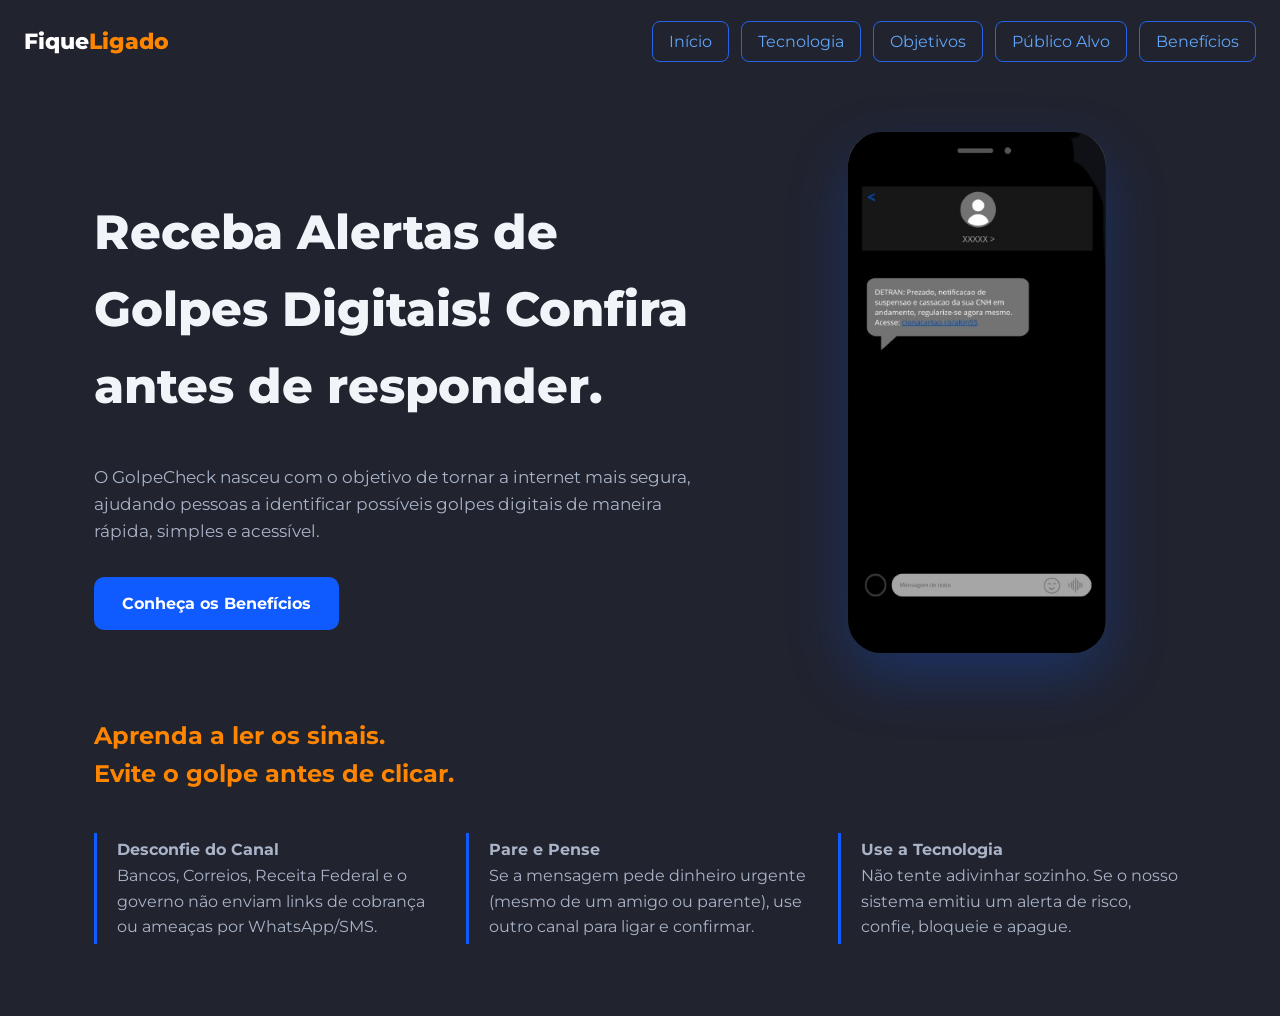
==== index.html @ 54f12299 "refactor: arrumando a navbar e trocando o nome do site" ====
<!DOCTYPE html>
<html lang="pt-br">
<head>
    <meta charset="UTF-8">
    <meta name="viewport" content="width=device-width, initial-scale=1.0">
    <title>GolpeCheck</title>
    <link rel="shortcut icon" href="" type="image/x-icon">
    <link rel="preconnect" href="https://fonts.googleapis.com">
    <link rel="preconnect" href="https://fonts.gstatic.com" crossorigin>
    <link href="https://fonts.googleapis.com/css2?family=Montserrat:ital,wght@0,100..900;1,100..900&display=swap" rel="stylesheet">
    <link rel="stylesheet" href="src/css/style.css">
</head>
<body>
    <header class="topo">
        <a class="nomeSite" href="index.html">Fique<span>Ligado</span></a>
        <nav>
          <ul class = "nav-links">
              <li><a href="index.html">Início</a></li>
              <li><a href="src/pages/tecnologia.html">Tecnologia</a></li>
              <li><a href="src/pages/objetivos.html">Objetivos</a></li>
              <li><a href="src/pages/publicoAlvo.html">Público Alvo</a></li>
              <li><a href="src/pages/beneficios.html">Benefícios</a></li>
          </ul>
        </nav>
    </header>

    <main>
        <section class="content">
                <div class="texto-container">
                    <h1>Receba Alertas de Golpes Digitais! Confira antes de responder.</h1>
                        <p>
                        O GolpeCheck nasceu com o objetivo de tornar a internet mais segura, ajudando pessoas a identificar possíveis golpes digitais de maneira rápida, simples e acessível.
                        </p>
                    <div class="botao-container">
                        <a class="botao" href="src/pages/beneficios.html">Conheça os Benefícios</a>
                    </div>
                </div>
                <img class="phone" src="src/img/celular.png" alt="Celular">
            </section>
            <section class="sinais">
                <h2>Aprenda a ler os sinais. <br> Evite o golpe antes de clicar.</h2>
                    <ul class="educacao">
                        <li class="spaceLi"><strong>Desconfie do Canal</strong><br>
                            Bancos, Correios, Receita Federal e o governo não enviam links de cobrança ou ameaças por WhatsApp/SMS.</li>
                        <li class="spaceLi"><strong>Pare e Pense</strong> <br>
                            Se a mensagem pede dinheiro urgente (mesmo de um amigo ou parente), use outro canal para ligar e confirmar.</li>
                        <li class="spaceLi"><strong>Use a Tecnologia</strong> <br>
                            Não tente adivinhar sozinho. Se o nosso sistema emitiu um alerta de risco, confie, bloqueie e apague.</li>
                    </ul>
            </section>
        </main>
        <script src="src/js/script.js" defer></script>
    </body>
</html>
---- src/css/style.css ----
:root {
    --fundo: #21232E;
    --corPrincipal: #105BFF;
    --corDestaque: #FE8500;
    --corTextoParagrafo: #F1F5F9;
    --corTitulo: #FFFFFF;
    --corSecundaria: #AAB4C8;
    --corComplementar: #727C91;
}

/* Conteúdo principal */

.content {
    max-width: var(--largura);
    margin: auto 70px;
    padding: 72px 24px 20px 24px;
    display: grid;
    grid-template-columns: 1.2fr 0.8fr;
    align-items: center;
    gap: 48px;
}

.content h1 {
    font-size: 3em;
    font-weight: 800;
}

.content p {
    margin-top: 24px;
    font-size: 1.05rem;
    color: var(--corSecundaria);
}

/* Header */

.topo {
    max-width: var(--largura);
    margin: 0 auto;
    padding: 24px 24px 0;
    display: flex;
    flex-wrap: wrap;
    align-items: center;
    justify-content: space-between;
    gap: 16px;
}

.nomeSite {
    color: var(--corTitulo);
    font-weight: 800;
    font-size: 1.4rem;
    text-decoration: none;
}

.nomeSite span {
    color: var(--corDestaque);
}

.nav-links {
    display: flex;
    list-style: none;
    gap: 12px;
    flex-wrap: wrap;
    margin: 0;
    padding: 0;
}

.nav-links a {
    color: #60A5FA;
    text-decoration: none;
    padding: 10px 16px;
    font-size: 1rem;
    border: 1px solid #2563EB;
    border-radius: 8px;
    transition: all 0.3s ease;
}

.nav-links a:hover {
    background-color: #2563EB;
    color: #FFFFFF;
    box-shadow: 0 0 10px rgba(37, 99, 235, 0.4);
}

/* Fim do Header */

body {
    font-family: 'Montserrat', sans-serif;
    margin: 0;
    padding: 0;
    background-color: var(--fundo);
    color: var(--corTextoParagrafo);
    line-height: 1.6;
}

.botao-container {
    display: flex;
    flex-wrap: wrap;
    align-items: center;
    gap: 24px;
    margin-top: 32px;
}

.botao {
    background: var(--corPrincipal);
    color: #FFFFFF;
    font-weight: 700;
    text-decoration: none;
    padding: 14px 28px;
    border-radius: 10px;
    transition: background-color 0.2s ease;
}

.botao:hover {
    background-color: var(--corDestaque);
}

.phone {
    width: 100%;
    max-width: 258px;
    height: auto;
    justify-self: center;
    border-radius: 33px;
    box-shadow: 0 24px 60px rgba(16, 91, 255, 0.25);
}

/* Sinais */

section.sinais {
    margin: auto 70px;
}

.sinais {
    max-width: var(--largura);
    margin: 0 auto;
    padding: 24px 24px 72px;
}

.sinais h2 {
    color: var(--corDestaque);
    font-size: 1.5rem;
}

.alerta {
    display: flex;
    flex-direction: row;
    margin: auto 50px;
}

.educacao {
    list-style: none;
    margin: 40px 0 0;
    padding: 0;
    display: grid;
    grid-template-columns: repeat(3, 1fr);
    gap: 24px;
}

.educacao li {
    padding: 4px 0 4px 20px;
    border-left: 3px solid var(--corPrincipal);
    color: var(--corSecundaria);
}

.spaceLi {
    padding-bottom: 15px;
}

/* Público-Alvo */

.persona-layout {
    display: grid;
    grid-template-columns: minmax(0, 750px) minmax(0, 480px);
    align-items: center;
    justify-content: start;
    column-gap: 250px;
    margin: 60px 50px 0;
}

.persona-intro {
    margin-left: 100px;
}

.titulo {
    font-size: 3em;
    font-weight: 800;
}

.paragrafo {
    margin-top: 24px;
    font-size: 1.05rem;
    color: var(--corSecundaria);
    max-width: 750px;
}

.foto-golpe {
    width: 150%;
    max-width: 580px;
    height: 340px; 
    object-fit: cover;
    object-position: center;
    justify-self: start;
    border-radius: 15px;
}

/* Cards das personas */

.personas-container {
    display: flex;
    justify-content: center;
    align-items: stretch;
    gap: 25px;
    flex-wrap: wrap;
    margin: 35px;
}

.persona-card {
    width: 100%;
    max-width: 750px;
    margin: 0;
    border: 1px solid #475569;
    border-radius: 15px;
    padding: 20px;
    padding-bottom: 10px;
}

.personas-container .persona-card {
    flex: 1;
    min-width: 300px;
    max-width: 750px;
}

.persona-header {
    display: flex;
    align-items: center;
    gap: 12px;
    margin-bottom: 16px;
}

.persona-header img {
    width: 104px;
    height: 104px;
    object-fit: cover;
    border-radius: 16px;
}

.persona-info h2 {
    font-size: 17px;
    margin-bottom: 8px;
}

.persona-tag {
    display: inline-block;
    background-color: #073d25;
    color: #00e676;
    padding: 4px 9px;
    border-radius: 20px;
    font-size: 12px;
    margin-bottom: 5px;
}

.persona-info p {
    font-size: 13px;
    color: white;
}

.persona-content section {
    margin-bottom: 14px;
    color: white;
}

.persona-content h3 {
    font-size: 15px;
    margin-bottom: 7px;
}

.persona-content p,
.persona-content li {
    font-size: 14px;
    line-height: 1.5;
}

.persona-content ul {
    padding-left: 32px;
}

.persona-content li {
    padding-left: 2px;
}

/* Responsividade */

@media (max-width: 768px) {

    .persona-layout {
        grid-template-columns: 1fr;
        margin: 35px 20px 0;
        gap: 25px;
    }

    .foto-golpe {
        max-width: 100%;
        height: 260px;
        justify-self: center;
    }

    .personas-container {
        margin: 25px 20px;
    }

    .personas-container .persona-card {
        min-width: 0;
        width: 100%;
        flex-basis: 100%;
    }

    .educacao {
        grid-template-columns: 1fr;
    }
}

@media (max-width: 480px) {

    body {
        padding: 16px;
    }

    .persona-header img {
        width: 85px;
        height: 85px;
    }

    .persona-info h2 {
        font-size: 15px;
    }

    .persona-info p {
        font-size: 12px;
    }

    .persona-content p,
    .persona-content li {
        font-size: 13px;
    }

    .titulo {
        font-size: 2.2em;
    }

    .paragrafo {
        font-size: 0.95rem;
    }
}
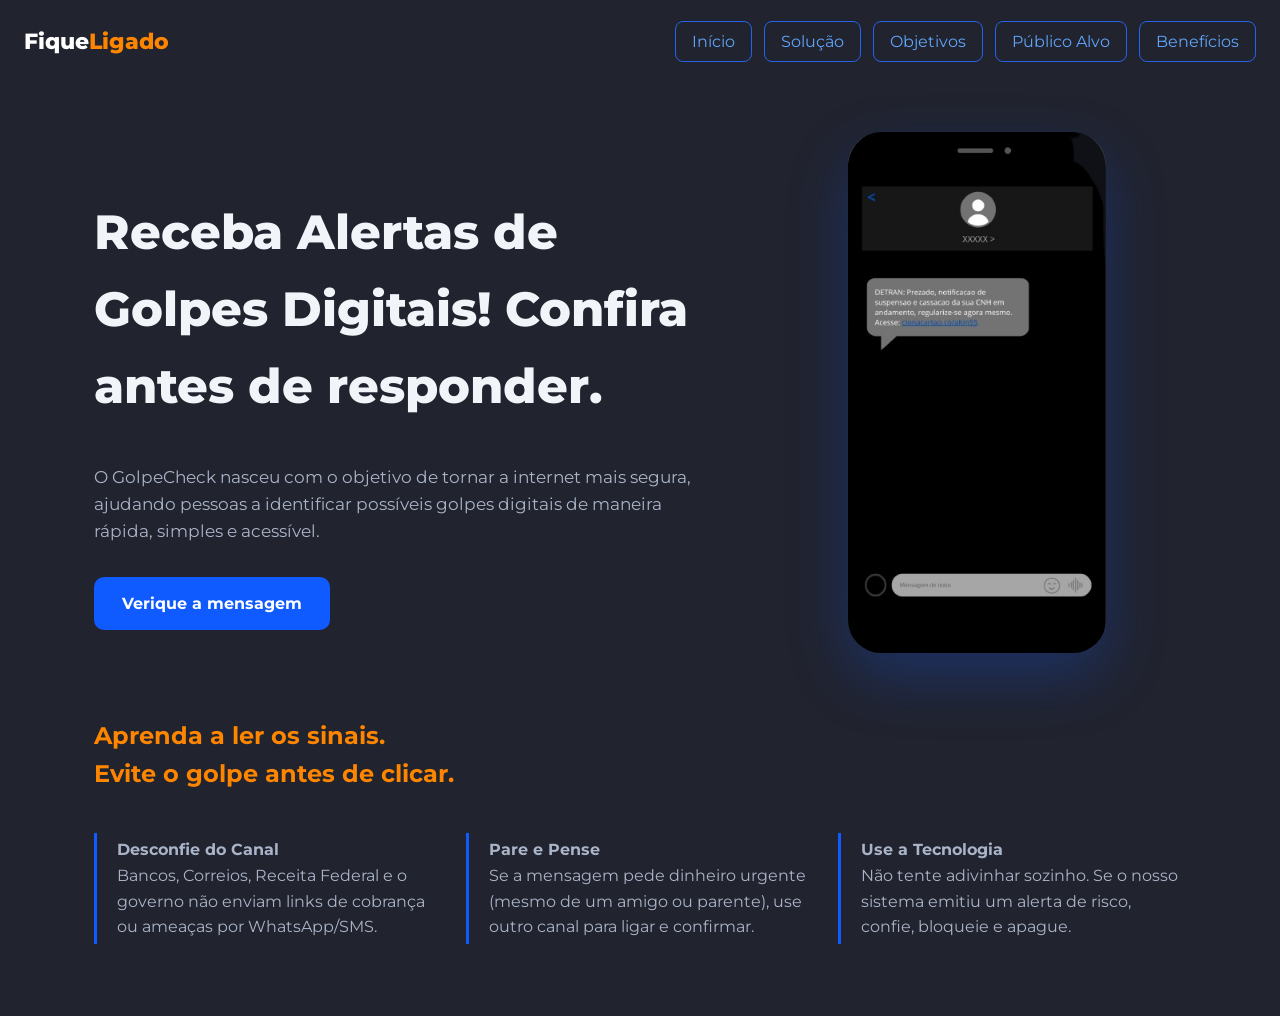
==== commit 9a833905: "Refactor(nav): Atualizando a navbar do site" ====
--- a/index.html
+++ b/index.html
@@ -3,7 +3,7 @@
 <head>
     <meta charset="UTF-8">
     <meta name="viewport" content="width=device-width, initial-scale=1.0">
-    <title>GolpeCheck</title>
+    <title>FiqueLigado</title>
     <link rel="shortcut icon" href="" type="image/x-icon">
     <link rel="preconnect" href="https://fonts.googleapis.com">
     <link rel="preconnect" href="https://fonts.gstatic.com" crossorigin>
@@ -16,7 +16,7 @@
         <nav>
           <ul class = "nav-links">
               <li><a href="index.html">Início</a></li>
-              <li><a href="src/pages/tecnologia.html">Tecnologia</a></li>
+              <li><a href="src/pages/tecnologia.html">Solução</a></li>
               <li><a href="src/pages/objetivos.html">Objetivos</a></li>
               <li><a href="src/pages/publicoAlvo.html">Público Alvo</a></li>
               <li><a href="src/pages/beneficios.html">Benefícios</a></li>
@@ -32,7 +32,7 @@
                         O GolpeCheck nasceu com o objetivo de tornar a internet mais segura, ajudando pessoas a identificar possíveis golpes digitais de maneira rápida, simples e acessível.
                         </p>
                     <div class="botao-container">
-                        <a class="botao" href="src/pages/beneficios.html">Conheça os Benefícios</a>
+                        <a class="botao" href="src/pages/tecnologia.html">Verique a mensagem</a>
                     </div>
                 </div>
                 <img class="phone" src="src/img/celular.png" alt="Celular">
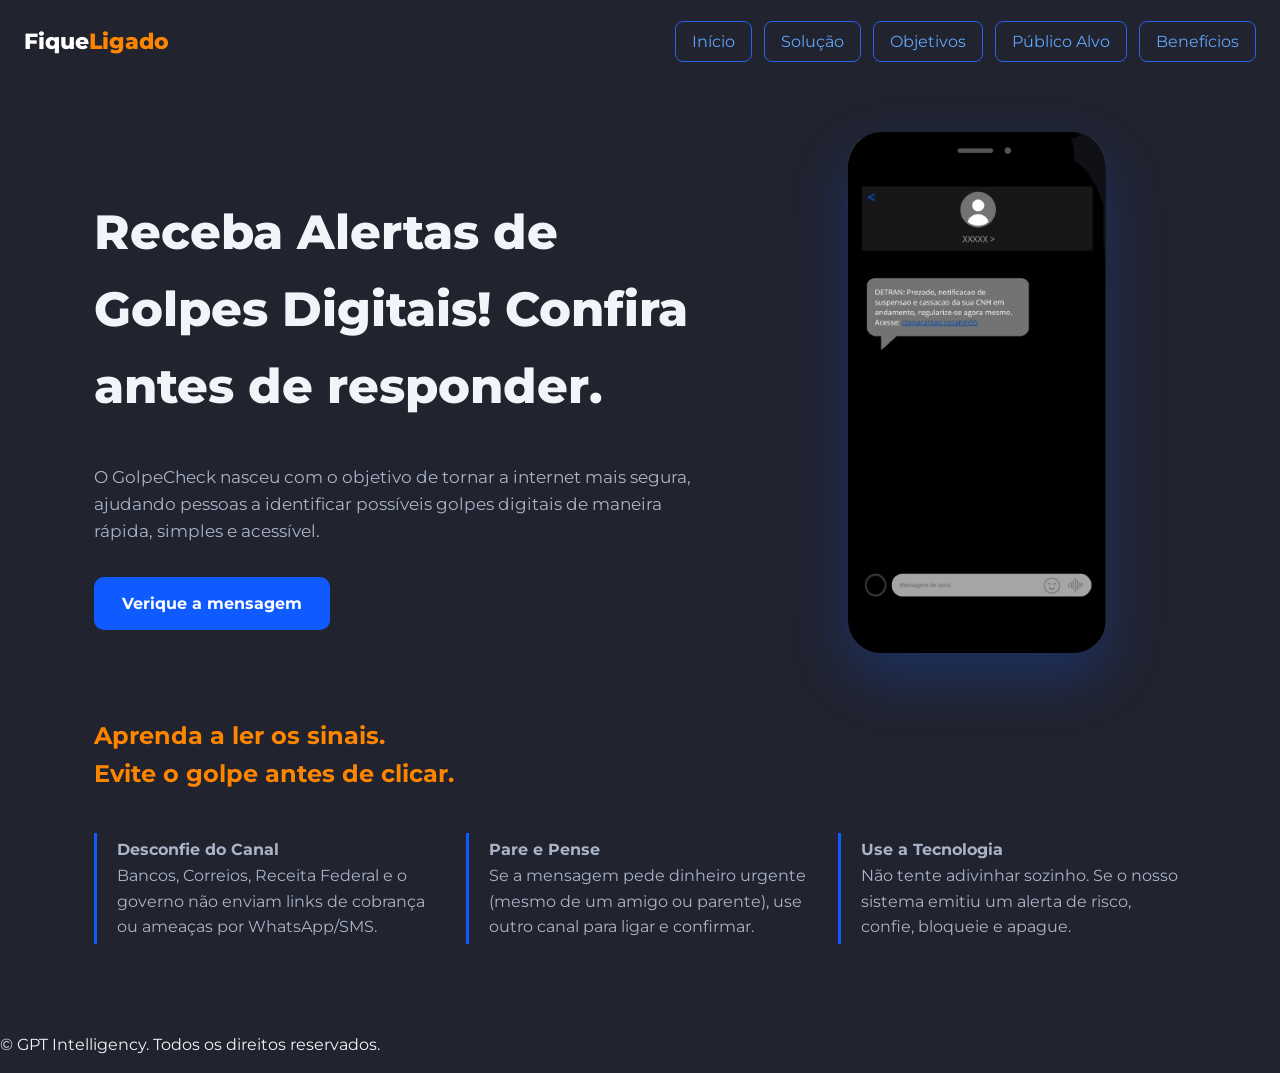
==== commit 839a3a4f: "feat: colocando copyrights" ====
--- a/index.html
+++ b/index.html
@@ -49,6 +49,9 @@
                     </ul>
             </section>
         </main>
+        <footer>
+            <p>&copy; GPT Intelligency. Todos os direitos reservados.</p>
+        </footer> 
         <script src="src/js/script.js" defer></script>
     </body>
 </html>
--- a/src/css/style.css
+++ b/src/css/style.css
@@ -12,7 +12,6 @@
 /* Conteúdo principal */
 
 .content {
-    max-width: var(--largura);
     margin: auto 70px;
     padding: 72px 24px 20px 24px;
     display: grid;
@@ -24,6 +23,14 @@
 .content h1 {
     font-size: 3em;
     font-weight: 800;
+}
+
+h1#titulo {
+    margin-bottom: 15px;
+}
+
+p#techtexto{
+    margin-top: 10px;
 }
 
 .content p {
@@ -123,8 +130,6 @@
     box-shadow: 0 24px 60px rgba(16, 91, 255, 0.25);
 }
 
-/* Sinais */
-
 section.sinais {
     margin: auto 70px;
 }
@@ -172,7 +177,7 @@
     grid-template-columns: minmax(0, 750px) minmax(0, 480px);
     align-items: center;
     justify-content: start;
-    column-gap: 250px;
+    column-gap: 100px;
     margin: 60px 50px 0;
 }
 
@@ -193,7 +198,7 @@
 }
 
 .foto-golpe {
-    width: 150%;
+    width: 110%;
     max-width: 580px;
     height: 340px; 
     object-fit: cover;
@@ -248,16 +253,6 @@
     margin-bottom: 8px;
 }
 
-.persona-tag {
-    display: inline-block;
-    background-color: #073d25;
-    color: #00e676;
-    padding: 4px 9px;
-    border-radius: 20px;
-    font-size: 12px;
-    margin-bottom: 5px;
-}
-
 .persona-info p {
     font-size: 13px;
     color: white;
@@ -287,6 +282,163 @@
     padding-left: 2px;
 }
 
+/* Tecnologia */
+
+.ajuste{
+    margin: auto 70px;
+    padding: 25px 25px 20px 25px;
+    display: grid;
+    align-items: center;
+    gap: 48px;
+}
+
+.verificador {
+    max-width: 760px;
+    margin: 0 auto 72px;
+    padding: 40px 24px;
+    background-color: #2e303f;
+    border: 1px solid var(--corDestaque);
+    border-radius: 20px;
+}
+
+.verificador h2 { 
+    font-size: clamp(1.4rem, 3vw, 2rem); 
+}
+
+.verificador > p { 
+    margin-top: 12px; 
+    color: var(--corSecundaria); 
+    max-width: 60ch; 
+}
+
+.verificador form { 
+    margin-top: 24px; 
+}
+
+.verificador label { 
+    display: block; 
+    margin-bottom: 8px; 
+    font-weight: 600px; 
+}
+
+.verificador textarea {
+    width: 695px;
+    max-width: 100%;
+    min-height: 140px;
+    padding: 15px;
+    font-family: inherit;
+    font-size: 1rem;
+    color: var(--corTextoParagrafo);
+    background: var(--fundo);
+    border: 1px solid var(--corComplementar);
+    border-radius: 10px;
+}
+
+.verificador textarea::placeholder { 
+    color: var(--corComplementar); 
+}
+
+.form-botao{
+    display: flex;
+    flex-wrap: wrap;
+    align-items: center;
+    justify-content: space-between;
+    gap: 15px;
+    margin-top: 15px;
+}
+
+.botao{
+    border: 0;
+    font-family: inherit;
+    font-size: 1rem;
+}
+
+/*Página Fantasma Golpe*/
+
+.caixa-golpe {
+    display: grid;
+    gap: 20px 24px;
+    align-items: center;
+    background-color: #C4161C;
+    color: #FFFFFF;
+    border-radius: 20px;
+    margin: 24px;
+    padding: 24px;
+    font-family: 'Montserrat', sans-serif;
+}
+
+.caixa-sugestao{
+    display: grid;
+    align-items: center;
+    border-top: 5px solid #1B6B45;
+    background-color: #ffff;
+    border: 1px solid #DDE0E7;
+    border-radius: 16px;
+    margin: 24px;
+    padding: 24px;
+    font-family: 'Montserrat', sans-serif;
+}
+
+.titulo-sugestao{
+    color: #1B6B45;
+    font-size: 1.5rem;
+    font-weight: 700;
+}
+
+.lista-sugestao{
+    margin: 16px 0 24px;
+    padding-left: 22px;
+    display: grid;
+    gap: 10px;
+    color: black;
+    font-family: inherit;
+    line-height: 1.5;
+}
+
+.botao-denuncia{
+    display: flex;
+    flex-wrap: wrap;
+    gap: 12px;
+    width: 100%;
+    text-align: center;
+    display: inline-block;
+    padding: 14px 24px;
+    border-radius: 10px;
+    font-family: inherit;
+    font-weight: 700;
+    font-size: 1rem;
+    text-decoration: none;
+    transition: background-color .2s, color .2s;
+}
+
+.config-link{
+    color: inherit;
+    text-decoration: none;
+}
+
+.botao-verificar{
+    background: #1B6B45;
+    color: #FFFFFF;
+    padding-bottom: 10px;
+}
+
+.botao-verificar:hover{
+    background: #14523A;
+}
+
+.botao-denuncie{
+    background: transparent;
+    color: #1B6B45;
+    border: 2px solid #1B6B45;
+}
+
+.botao-denuncie:hover{
+    background: #1B6B45;
+    color: #FFFFFF;
+}
+
+
+
 /* Responsividade */
 
 @media (max-width: 768px) {
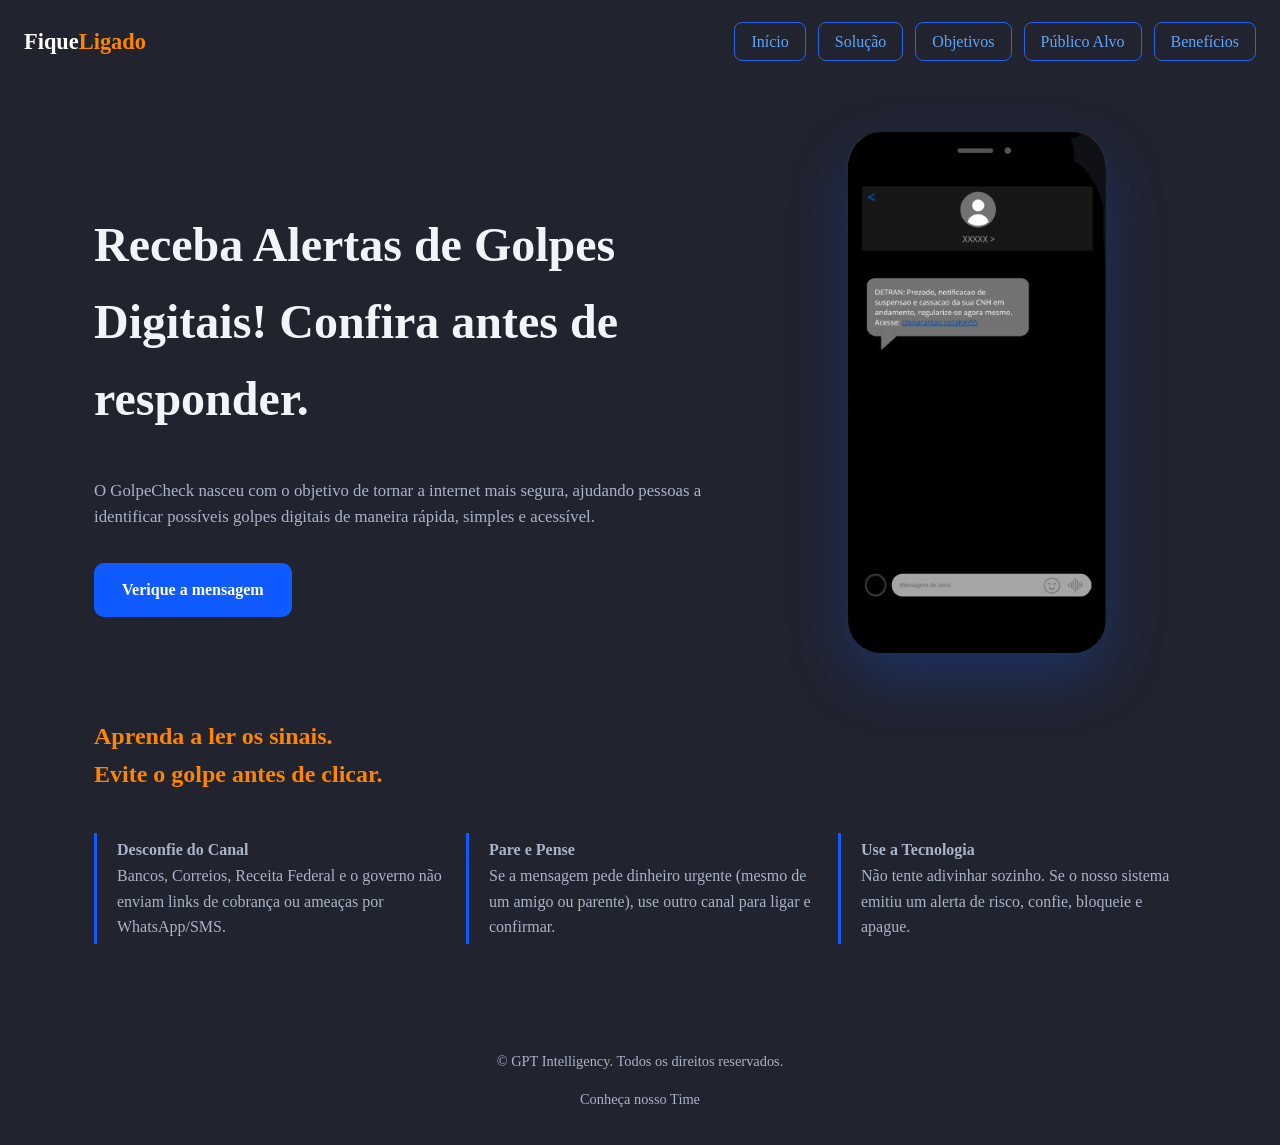
==== commit c7b6def6: "feat: criando página fantasma GPT Intelligency" ====
--- a/index.html
+++ b/index.html
@@ -51,6 +51,7 @@
         </main>
         <footer>
             <p>&copy; GPT Intelligency. Todos os direitos reservados.</p>
+            <p id="techtexto">Conheça nosso <a class="config-link" href="src/pages/equipe.html">Time</a></p>
         </footer> 
         <script src="src/js/script.js" defer></script>
     </body>
--- a/src/css/style.css
+++ b/src/css/style.css
@@ -11,6 +11,57 @@
 
 /* Conteúdo principal */
 
+.fundoPopup{
+    display: none;
+    position: fixed;
+    inset: 0;
+    background-color: rgba(0,0,0,0);
+    justify-content: center;
+    align-content: center;
+    z-index: 1000;
+}
+
+.fundoPopup.ativo{
+    display: flex;
+}
+
+.caixaDeAprovacao{
+    margin-top: 50px;
+    display: flex;
+    flex-direction: column;
+    align-items: center;
+    gap: 12px;
+    width: 450px;
+    height: 550px;
+    padding: 10px;
+    background-color: white;
+    border-radius: 15px;
+    text-align: center;
+}
+
+.caixaDeAprovacao h1 {
+    color: black;
+    font-family: 'Montserrat', sans-serif;  
+    font-size: 15px;
+}
+
+.caixaDeAprovacao button {
+    background-color: red;
+    height: 50px;
+    width: 150px;
+}
+
+.caixaDeAprovacao img {
+    height: 250px;
+    width: 250px;
+}
+
+.imagemCheckVerde{
+    height: 50px;
+    width: 50px;
+}
+
+
 .content {
     margin: auto 70px;
     padding: 72px 24px 20px 24px;
@@ -91,7 +142,7 @@
 /* Fim do Header */
 
 body {
-    font-family: 'Montserrat', sans-serif;
+        
     margin: 0;
     padding: 0;
     background-color: var(--fundo);
@@ -367,6 +418,23 @@
     font-family: 'Montserrat', sans-serif;
 }
 
+.caixa-golpe h1{
+    display: flex;
+    justify-content: center;
+    text-align: center;
+}
+
+.caixa-golpe img{
+    display: flex;
+    justify-content: center;
+}
+
+.caixa-golpe p{
+    display: flex;
+    justify-content: center;
+    text-align: center;
+}
+
 .caixa-sugestao{
     display: grid;
     align-items: center;
@@ -383,6 +451,12 @@
     color: #1B6B45;
     font-size: 1.5rem;
     font-weight: 700;
+}
+
+.golpe-img {
+    width: 100px;
+    height: 100px;
+    justify-self: center;
 }
 
 .lista-sugestao{
@@ -409,6 +483,8 @@
     font-size: 1rem;
     text-decoration: none;
     transition: background-color .2s, color .2s;
+    margin-bottom: 10px;
+    margin-top: 10px;
 }
 
 .config-link{
@@ -437,7 +513,172 @@
     color: #FFFFFF;
 }
 
-
+/*Página Fantasma Suspeito*/
+
+.caixa-suspeito {
+    display: grid;
+    gap: 20px 24px;
+    align-items: center;
+    background-color: rgb(224, 224, 30);
+    color: black;
+    border-radius: 20px;
+    margin: 24px;
+    padding: 24px;
+    font-family: 'Montserrat', sans-serif;
+}
+
+.caixa-suspeito h1{
+    display: flex;
+    justify-content: center;
+    text-align: center;
+}
+
+.caixa-suspeito img{
+    display: flex;
+    justify-content: center;
+}
+
+.caixa-suspeito p{
+    display: flex;
+    justify-content: center;
+    text-align: center;
+}
+
+.caixa-sugestao{
+    display: grid;
+    align-items: center;
+    border-top: 5px solid #1B6B45;
+    background-color: #ffff;
+    border: 1px solid #DDE0E7;
+    border-radius: 16px;
+    margin: 24px;
+    padding: 24px;
+    font-family: 'Montserrat', sans-serif;
+}
+
+.titulo-sugestao{
+    color: #1B6B45;
+    font-size: 1.5rem;
+    font-weight: 700;
+}
+
+.lista-sugestao{
+    margin: 16px 0 24px;
+    padding-left: 22px;
+    display: grid;
+    gap: 10px;
+    color: black;
+    font-family: inherit;
+    line-height: 1.5;
+}
+
+.botao-denuncia{
+    display: flex;
+    flex-wrap: wrap;
+    gap: 12px;
+    width: 100%;
+    text-align: center;
+    display: inline-block;
+    padding: 14px 24px;
+    border-radius: 10px;
+    font-family: inherit;
+    font-weight: 700;
+    font-size: 1rem;
+    text-decoration: none;
+    transition: background-color .2s, color .2s;
+}
+
+.config-link{
+    color: inherit;
+    text-decoration: none;
+}
+
+.botao-verificar{
+    background: #1B6B45;
+    color: #FFFFFF;
+    padding-bottom: 10px;
+}
+
+.botao-verificar:hover{
+    background: #14523A;
+}
+
+.botao-denuncie{
+    background: transparent;
+    color: #1B6B45;
+    border: 2px solid #1B6B45;
+}
+
+.botao-denuncie:hover{
+    background: #1B6B45;
+    color: #FFFFFF;
+}
+
+.suspeito-img {
+    width: 100px;
+    height: 100px;
+    justify-self: center;
+}
+
+/* Página Fantasma NoGolpe */
+
+.caixa-normal {
+    display: grid;
+    align-items: center;
+    border-top: 5px solid #1B6B45;
+    background-color: #00914d;
+    border: 1px solid #DDE0E7;
+    border-radius: 16px;
+    margin: 24px;
+    padding: 24px;
+    font-family: 'Montserrat', sans-serif;
+    color: black;
+}
+
+.caixa-normal h1{
+    display: flex;
+    justify-content: center;
+    text-align: center;
+}
+
+.caixa-normal img{
+    display: flex;
+    justify-content: center;
+}
+
+.caixa-normal p{
+    display: flex;
+    justify-content: center;
+    text-align: center;
+}
+
+
+.normal-img {
+    width: 100px;
+    height: 100px;
+    justify-self: center;
+}
+
+.botao-mensagem{
+    background: #ffff;
+    color: #1B6B45;
+    padding-bottom: 10px;
+}
+
+.botao-mensagem:hover{
+    background: #14523A;
+    color: #FFFFFF;
+}
+
+/* footer */
+
+footer {
+    background-color: var(--fundo);
+    color: var(--corSecundaria);
+    text-align: center;
+    padding: 20px;
+    font-size: 0.9rem;
+}
 
 /* Responsividade */
 
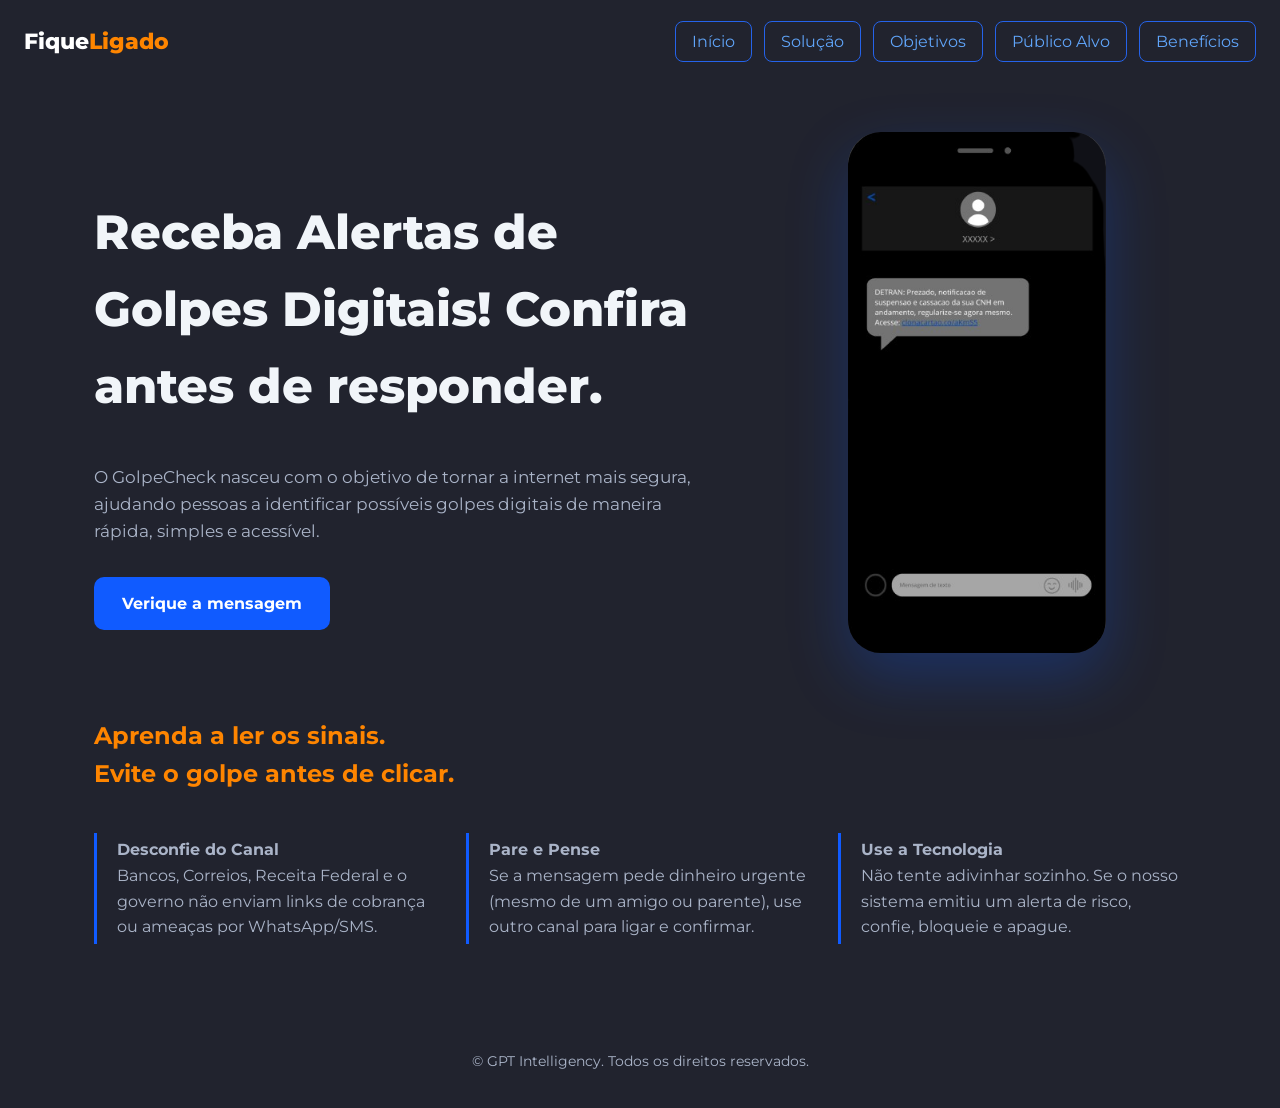
==== commit 9018725a: "refactor: apagando página fantasma" ====
--- a/index.html
+++ b/index.html
@@ -50,8 +50,7 @@
             </section>
         </main>
         <footer>
-            <p>&copy; GPT Intelligency. Todos os direitos reservados.</p>
-            <p id="techtexto">Conheça nosso <a class="config-link" href="src/pages/equipe.html">Time</a></p>
+            <p class="config">&copy; GPT Intelligency. Todos os direitos reservados.</p>
         </footer> 
         <script src="src/js/script.js" defer></script>
     </body>
--- a/src/css/style.css
+++ b/src/css/style.css
@@ -9,6 +9,10 @@
     --corComplementar: #727C91;
 }
 
+*{
+    font-family: montserrat, sans-serif;
+}
+
 /* Conteúdo principal */
 
 .fundoPopup{
@@ -41,7 +45,7 @@
 
 .caixaDeAprovacao h1 {
     color: black;
-    font-family: 'Montserrat', sans-serif;  
+    font-family: inherit;
     font-size: 15px;
 }
 
@@ -415,7 +419,7 @@
     border-radius: 20px;
     margin: 24px;
     padding: 24px;
-    font-family: 'Montserrat', sans-serif;
+    font-family: inherit;
 }
 
 .caixa-golpe h1{
@@ -444,7 +448,7 @@
     border-radius: 16px;
     margin: 24px;
     padding: 24px;
-    font-family: 'Montserrat', sans-serif;
+    font-family: inherit;
 }
 
 .titulo-sugestao{
@@ -524,7 +528,7 @@
     border-radius: 20px;
     margin: 24px;
     padding: 24px;
-    font-family: 'Montserrat', sans-serif;
+    font-family: inherit;
 }
 
 .caixa-suspeito h1{
@@ -553,7 +557,7 @@
     border-radius: 16px;
     margin: 24px;
     padding: 24px;
-    font-family: 'Montserrat', sans-serif;
+    font-family: inherit;
 }
 
 .titulo-sugestao{
@@ -631,7 +635,7 @@
     border-radius: 16px;
     margin: 24px;
     padding: 24px;
-    font-family: 'Montserrat', sans-serif;
+    font-family: inherit;
     color: black;
 }
 
@@ -743,3 +747,75 @@
         font-size: 0.95rem;
     }
 }
+
+
+.beneficios {
+    margin: 35px 70px 70px;
+    padding: 25px;
+}
+
+.beneficios-titulo {
+    font-size: 1.8rem;
+    color: var(--corDestaque);
+    margin-bottom: 30px;
+}
+
+.beneficios-container {
+    display: grid;
+    grid-template-columns: repeat(2, 1fr);
+    gap: 24px;
+}
+
+.beneficio-card {
+    background-color: #2e303f;
+    border: 1px solid #475569;
+    border-left: 4px solid var(--corPrincipal);
+    border-radius: 12px;
+    padding: 28px;
+    transition: transform 0.3s ease, border-color 0.3s ease;
+}
+
+.beneficio-card:hover {
+    transform: translateY(-5px);
+    border-color: var(--corDestaque);
+}
+
+.beneficio-titulo {
+    color: var(--corTitulo);
+    font-size: 1.2rem;
+    margin-top: 0;
+    margin-bottom: 12px;
+}
+
+.beneficio-texto {
+    color: var(--corSecundaria);
+    font-size: 0.95rem;
+    line-height: 1.7;
+    margin: 0;
+}
+
+@media (max-width: 768px) {
+    .beneficios {
+        margin: 25px 20px 50px;
+        padding: 15px;
+    }
+
+    .beneficios-container {
+        grid-template-columns: 1fr;
+    }
+}
+
+@media (max-width: 480px) {
+    .beneficios {
+        margin: 20px 0 40px;
+        padding: 10px;
+    }
+
+    .beneficio-card {
+        padding: 22px;
+    }
+
+    .beneficios-titulo {
+        font-size: 1.5rem;
+    }
+}
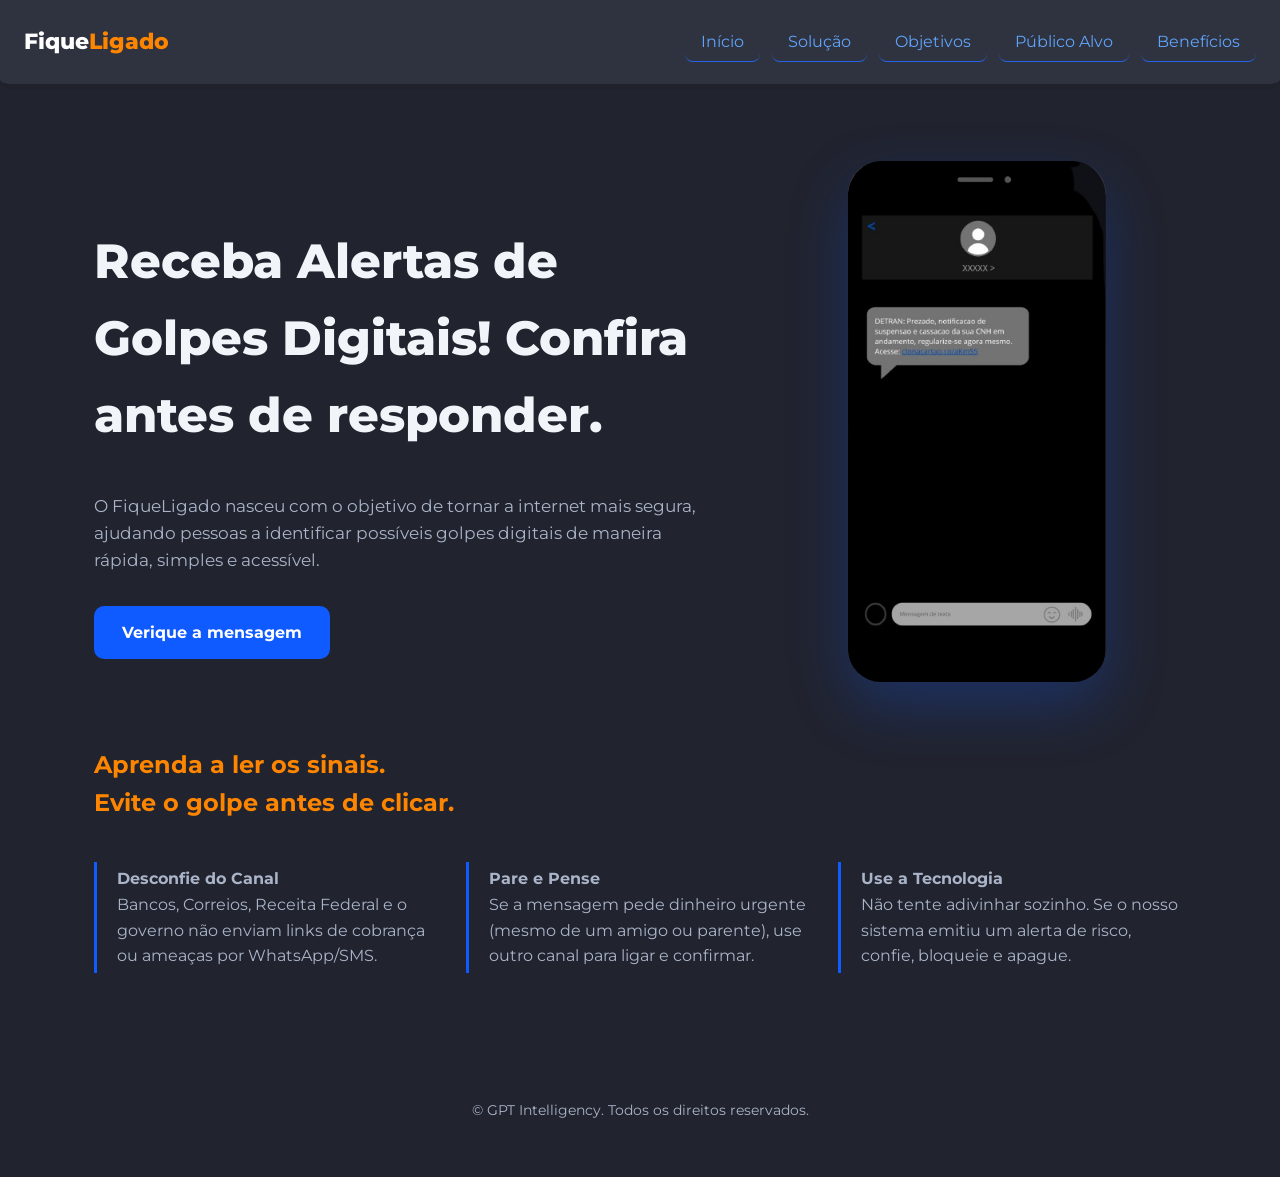
==== commit 2cf28189: "fix: Redirecionamento levando para paginas inexistentes" ====
--- a/index.html
+++ b/index.html
@@ -29,7 +29,7 @@
                 <div class="texto-container">
                     <h1>Receba Alertas de Golpes Digitais! Confira antes de responder.</h1>
                         <p>
-                        O GolpeCheck nasceu com o objetivo de tornar a internet mais segura, ajudando pessoas a identificar possíveis golpes digitais de maneira rápida, simples e acessível.
+                        O FiqueLigado nasceu com o objetivo de tornar a internet mais segura, ajudando pessoas a identificar possíveis golpes digitais de maneira rápida, simples e acessível.
                         </p>
                     <div class="botao-container">
                         <a class="botao" href="src/pages/tecnologia.html">Verique a mensagem</a>
--- a/src/css/style.css
+++ b/src/css/style.css
@@ -15,57 +15,6 @@
 
 /* Conteúdo principal */
 
-.fundoPopup{
-    display: none;
-    position: fixed;
-    inset: 0;
-    background-color: rgba(0,0,0,0);
-    justify-content: center;
-    align-content: center;
-    z-index: 1000;
-}
-
-.fundoPopup.ativo{
-    display: flex;
-}
-
-.caixaDeAprovacao{
-    margin-top: 50px;
-    display: flex;
-    flex-direction: column;
-    align-items: center;
-    gap: 12px;
-    width: 450px;
-    height: 550px;
-    padding: 10px;
-    background-color: white;
-    border-radius: 15px;
-    text-align: center;
-}
-
-.caixaDeAprovacao h1 {
-    color: black;
-    font-family: inherit;
-    font-size: 15px;
-}
-
-.caixaDeAprovacao button {
-    background-color: red;
-    height: 50px;
-    width: 150px;
-}
-
-.caixaDeAprovacao img {
-    height: 250px;
-    width: 250px;
-}
-
-.imagemCheckVerde{
-    height: 50px;
-    width: 50px;
-}
-
-
 .content {
     margin: auto 70px;
     padding: 72px 24px 20px 24px;
@@ -99,12 +48,15 @@
 .topo {
     max-width: var(--largura);
     margin: 0 auto;
-    padding: 24px 24px 0;
+    padding: 24px;
     display: flex;
     flex-wrap: wrap;
     align-items: center;
     justify-content: space-between;
     gap: 16px;
+    background-color: #2f323f;
+    border-radius: 0 0 10px 10px;
+    border-bottom: 5px solid rgba(0, 0, 0, 0.322);
 }
 
 .nomeSite {
@@ -132,7 +84,7 @@
     text-decoration: none;
     padding: 10px 16px;
     font-size: 1rem;
-    border: 1px solid #2563EB;
+    border-bottom: 1px solid #2563EB;
     border-radius: 8px;
     transition: all 0.3s ease;
 }
@@ -674,14 +626,98 @@
     color: #FFFFFF;
 }
 
+/* objetivos */
+
+.objetivos {
+    padding: 64px 8%;
+    color: #fff;
+}
+
+.objetivos h2 {
+    font-size: 2.2rem;
+    margin-bottom: 16px;
+}
+
+.objetivos h2 span {
+    color: var(--corDestaque); 
+}
+
+.introducao {
+    max-width: 720px;
+    line-height: 1.6;
+    color: var(--corSecundaria);
+    margin-bottom: 40px;
+}
+
+.objetivos h3 {
+    font-size: 1.4rem;
+    color: var(--corDestaque);
+    margin-bottom: 24px;
+}
+
+.objetivos-lista {
+    list-style: none;
+    padding: 0;
+    margin: 0;
+    max-width: 800px;
+    display: flex;
+    flex-direction: column;
+    gap: 12px;
+}
+
+.objetivos-lista li {
+    position: relative;
+    padding: 14px 18px 14px 48px;
+    border: 1px solid var(--corSecundaria);
+    border-radius: 10px;
+    line-height: 1.5;
+    transition: transform .2s, background .2s;
+}
+
+.objetivos-lista li:hover {
+    transform: translateX(6px);
+    border: 1px solid var(--corPrincipal);
+}
+
+.objetivos-lista li.meta {
+  border: 1px solid #ff7a00;
+  background: rgba(255, 122, 0, .08);
+}
+.objetivos-lista li.meta strong { 
+    color: #ff7a00; 
+}
+
+.objetivos-lista li::before {
+    content: "✓";
+    position: absolute;
+    left: 16px;
+    top: 50%;
+    transform: translateY(-50%);
+    width: 22px;
+    height: 22px;
+    border-radius: 50%;
+    background: #ff7a00;
+    color: #1f2029;
+    font-size: .8rem;
+    font-weight: 700;
+    display: flex;
+    align-items: center;
+    justify-content: center;
+}
+
 /* footer */
 
 footer {
     background-color: var(--fundo);
     color: var(--corSecundaria);
     text-align: center;
+    padding: 20px 20px 20px 20px;
+    font-size: 0.9rem;
+    
+}
+
+.config {
     padding: 20px;
-    font-size: 0.9rem;
 }
 
 /* Responsividade */
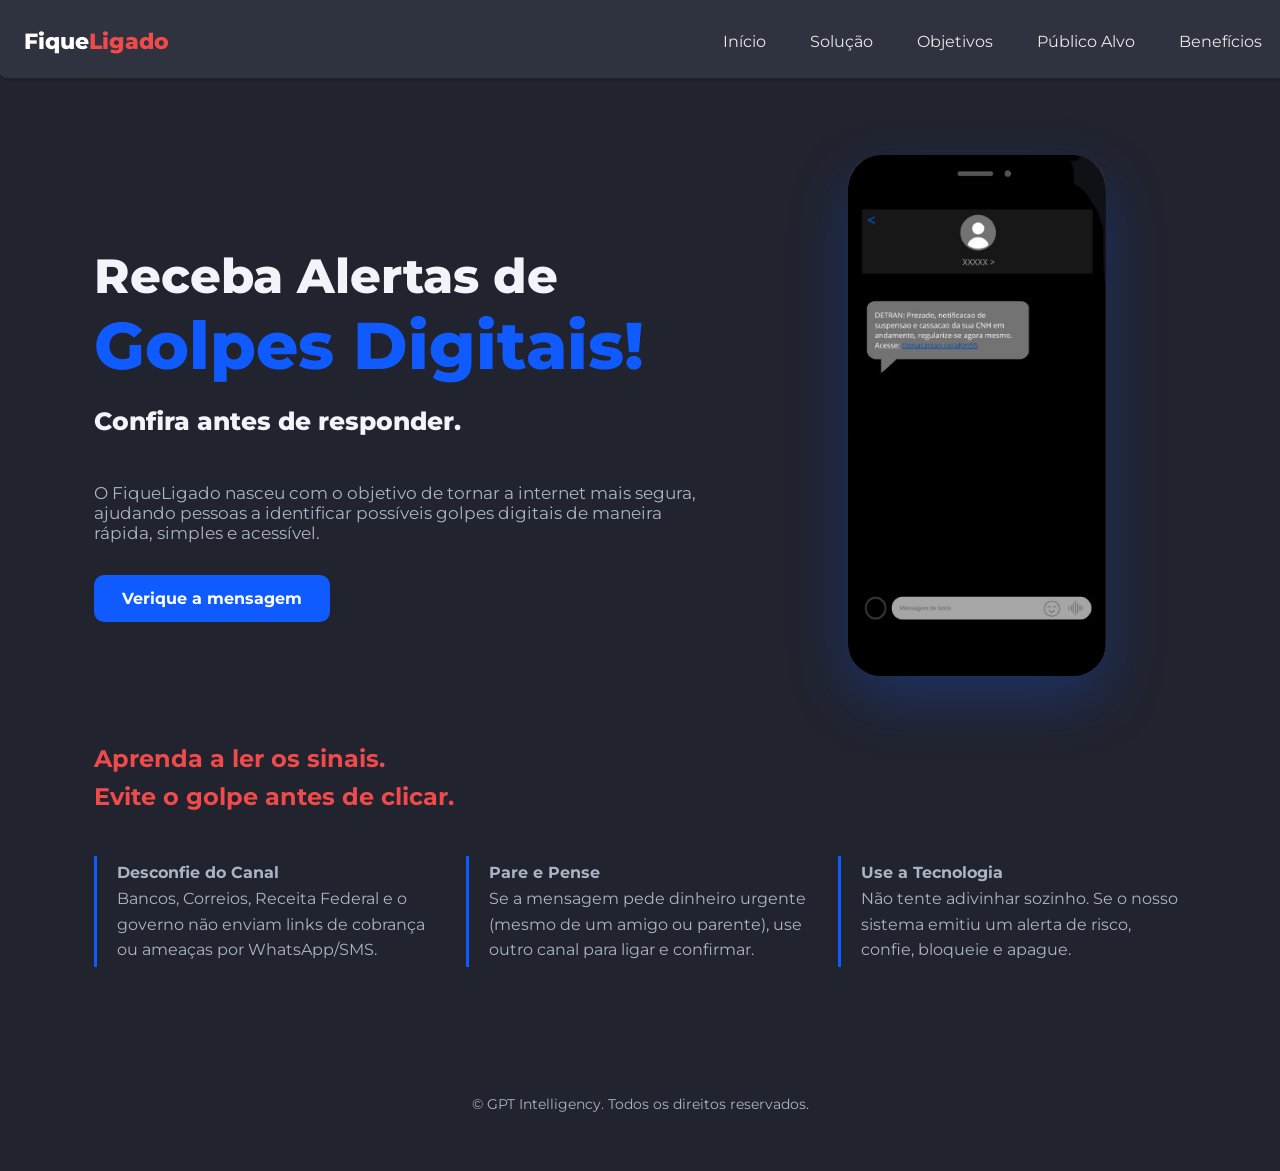
==== commit 2f976715: "feat: Design Moderno no CSS: Alterações na NavBar Alterações nas cores principais Alterações em Text" ====
--- a/index.html
+++ b/index.html
@@ -27,7 +27,7 @@
     <main>
         <section class="content">
                 <div class="texto-container">
-                    <h1>Receba Alertas de Golpes Digitais! Confira antes de responder.</h1>
+                    <h1>Receba Alertas de <br> <span class="destaque-texto">Golpes Digitais!</span> <span class="texto-menor-content"> <br>Confira antes de responder.</span></h1>
                         <p>
                         O FiqueLigado nasceu com o objetivo de tornar a internet mais segura, ajudando pessoas a identificar possíveis golpes digitais de maneira rápida, simples e acessível.
                         </p>
@@ -36,6 +36,12 @@
                     </div>
                 </div>
                 <img class="phone" src="src/img/celular.png" alt="Celular">
+
+                <!-- <video class="phone" autoplay muted loop playsinline>
+                    <source src="src/img/videocell.mp4" type="video/mp4">
+                    Seu navegador não suporta vídeos.
+                </video> -->
+
             </section>
             <section class="sinais">
                 <h2>Aprenda a ler os sinais. <br> Evite o golpe antes de clicar.</h2>
--- a/src/css/style.css
+++ b/src/css/style.css
@@ -2,7 +2,7 @@
 :root {
     --fundo: #21232E;
     --corPrincipal: #105BFF;
-    --corDestaque: #FE8500;
+    --corDestaque: #f14a4a;
     --corTextoParagrafo: #F1F5F9;
     --corTitulo: #FFFFFF;
     --corSecundaria: #AAB4C8;
@@ -22,6 +22,16 @@
     grid-template-columns: 1.2fr 0.8fr;
     align-items: center;
     gap: 48px;
+    line-height: 1.2;
+}
+
+.destaque-texto {
+    color: #105BFF;
+    font-size: 66px;
+}
+
+.texto-menor-content {
+    font-size: 25px;
 }
 
 .content h1 {
@@ -54,6 +64,8 @@
     align-items: center;
     justify-content: space-between;
     gap: 16px;
+    width: 98%;
+    height: 30px;
     background-color: #2f323f;
     border-radius: 0 0 10px 10px;
     border-bottom: 5px solid rgba(0, 0, 0, 0.322);
@@ -80,19 +92,21 @@
 }
 
 .nav-links a {
-    color: #60A5FA;
+    color: #e8e9eb;
     text-decoration: none;
     padding: 10px 16px;
     font-size: 1rem;
-    border-bottom: 1px solid #2563EB;
+    /* border-bottom: 1px solid #2563EB; */
     border-radius: 8px;
     transition: all 0.3s ease;
 }
 
 .nav-links a:hover {
-    background-color: #2563EB;
+    /* background-color: #2563EB; */
+    border-bottom: 1px solid #f3f4f5;
     color: #FFFFFF;
-    box-shadow: 0 0 10px rgba(37, 99, 235, 0.4);
+    font-size: 20px;
+    /* box-shadow: 0 0 10px rgba(37, 99, 235, 0.4); */
 }
 
 /* Fim do Header */
